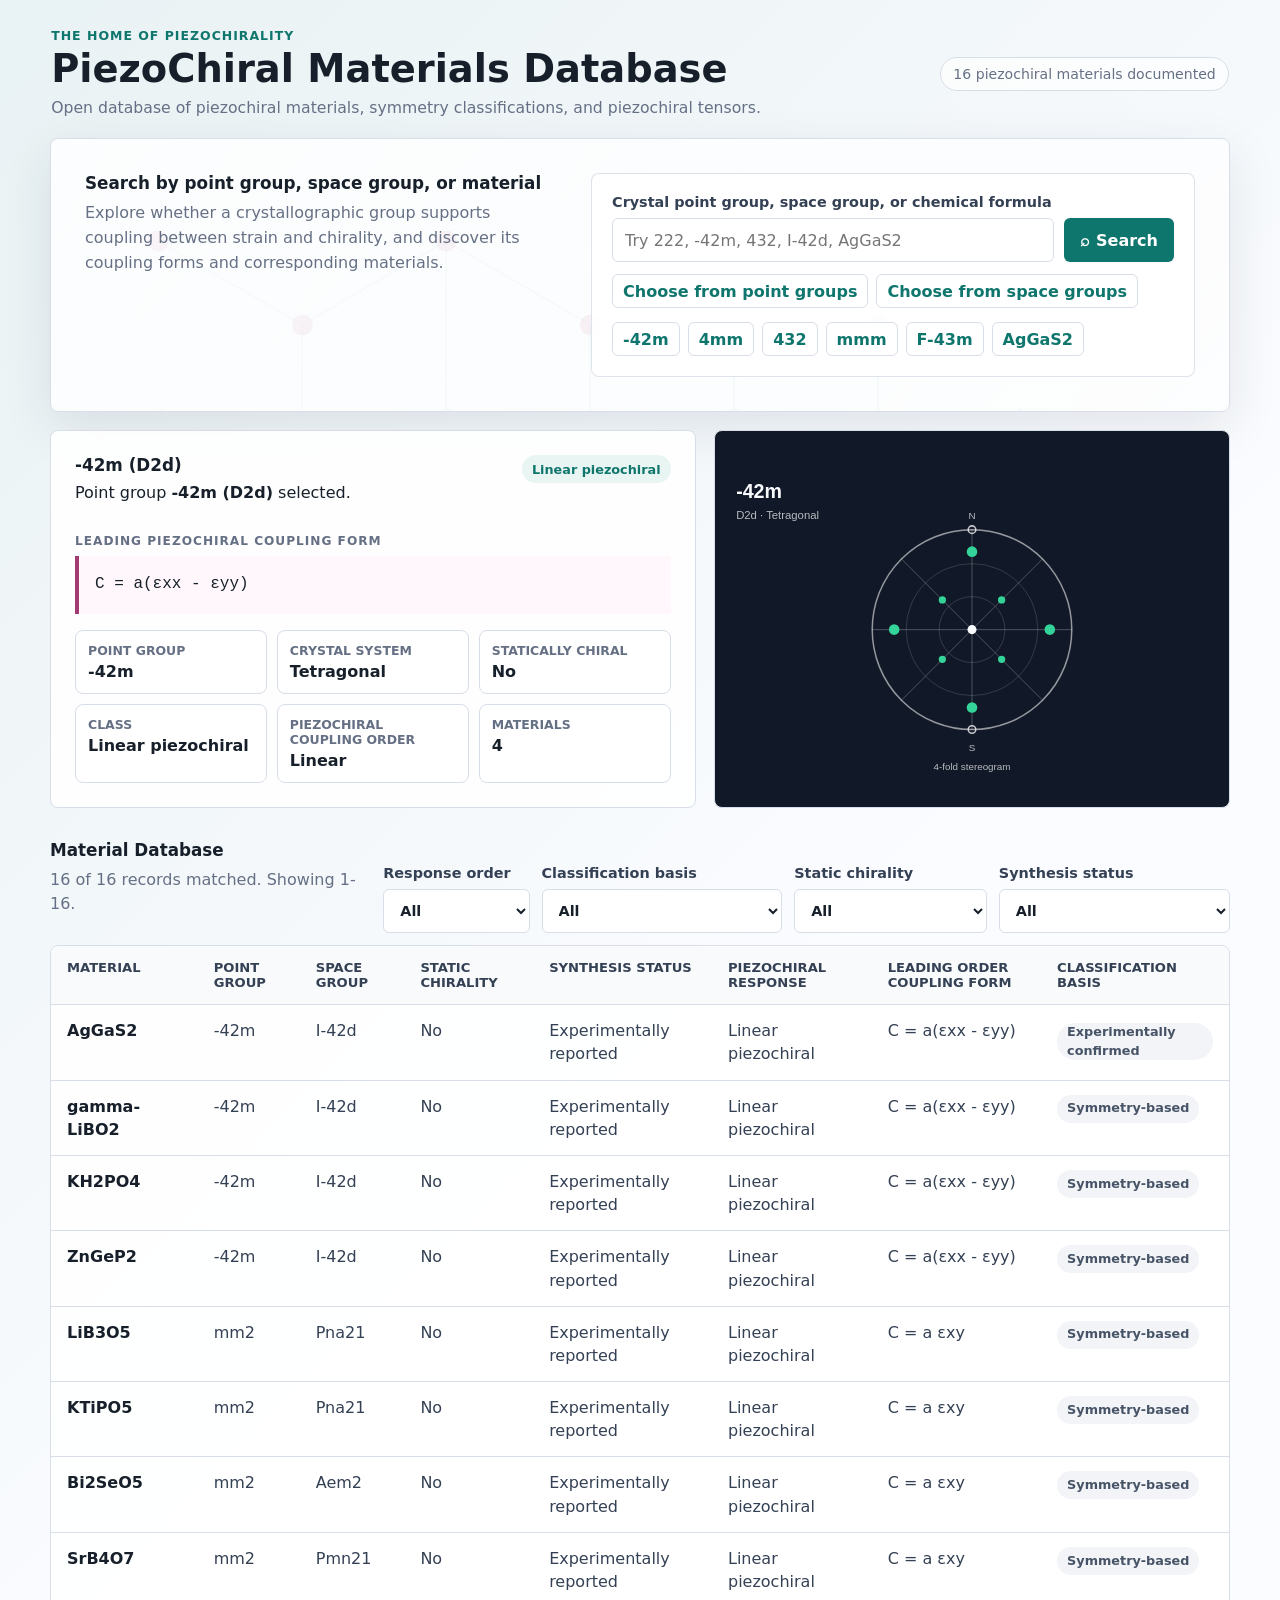
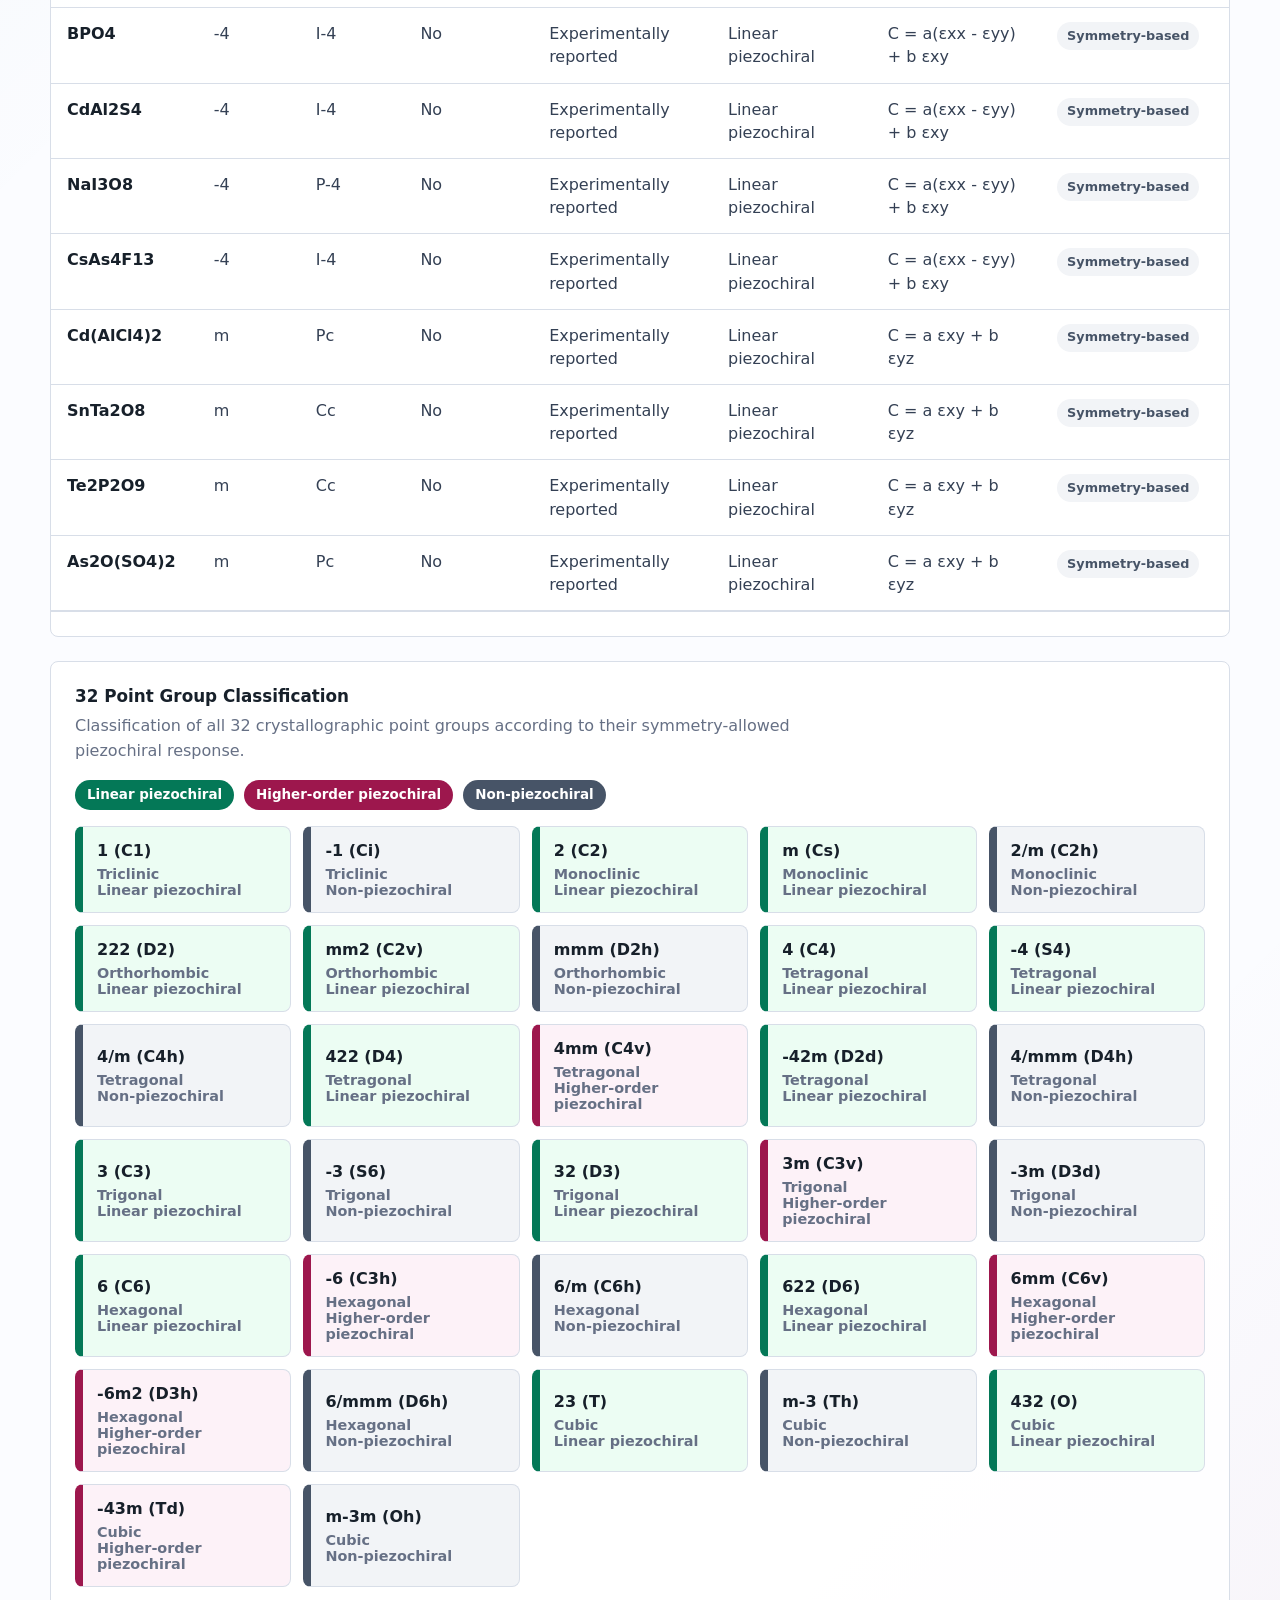
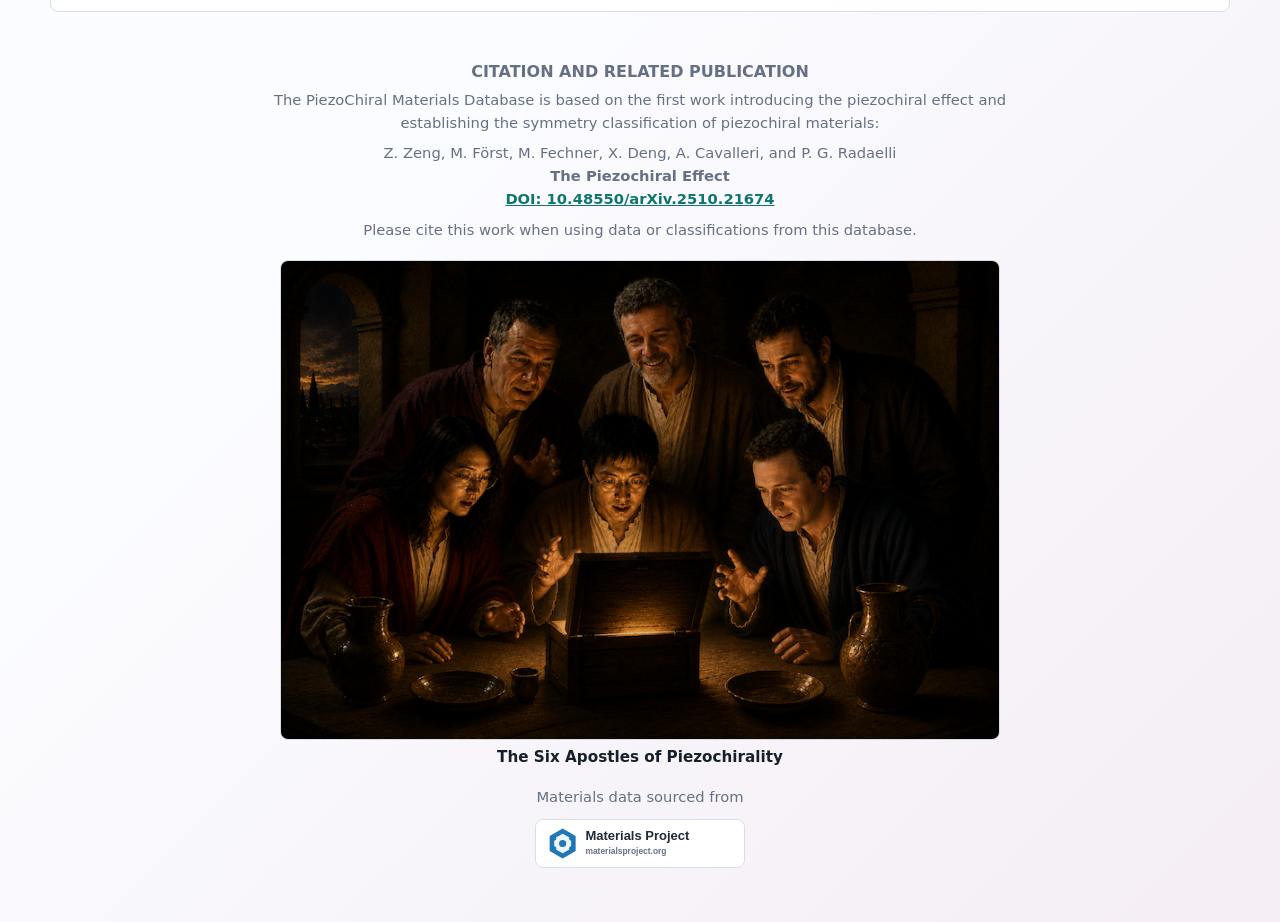
==== index.html @ 13ddff60 "Add standard favicon assets" ====
<!doctype html>
<html lang="en">
  <head>
    <meta charset="utf-8" />
    <meta name="viewport" content="width=device-width, initial-scale=1" />
    <title>PiezoChiral Materials Database</title>
    <link rel="icon" href="favicon.ico?v=2" sizes="any" />
    <link rel="icon" type="image/png" sizes="32x32" href="assets/favicon-32x32.png?v=2" />
    <link rel="apple-touch-icon" href="assets/apple-touch-icon.png?v=2" />
    <link rel="stylesheet" href="styles.css" />
  </head>
  <body>
    <header class="topbar">
      <div>
        <p class="eyebrow">The home of piezochirality</p>
        <h1>PiezoChiral Materials Database</h1>
        <p class="site-subtitle">Open database of piezochiral materials, symmetry classifications, and piezochiral tensors.</p>
      </div>
      <div class="status-pill" id="materialStatus">0 piezochiral materials documented</div>
    </header>

    <main>
      <section class="search-band" aria-labelledby="search-title">
        <div class="search-copy">
          <h2 id="search-title">Search by point group, space group, or material</h2>
          <p>
            Explore whether a crystallographic group supports coupling between strain and chirality,
            and discover its coupling forms and corresponding materials.
          </p>
        </div>
        <form class="search-panel" id="searchForm">
          <label for="query">Crystal point group, space group, or chemical formula</label>
          <div class="search-row">
            <input
              id="query"
              name="query"
              type="search"
              autocomplete="off"
              placeholder="Try 222, -42m, 432, I-42d, AgGaS2"
            />
            <button type="submit" aria-label="Run search">
              <span aria-hidden="true">⌕</span>
              Search
            </button>
          </div>
          <div class="picker-links">
            <button type="button" data-picker="point">Choose from point groups</button>
            <button type="button" data-picker="space">Choose from space groups</button>
          </div>
          <div class="picker-panel" id="pointPicker" hidden>
            <label>
              Point group list
              <select id="pointGroupSelect"></select>
            </label>
          </div>
          <div class="picker-panel" id="spacePicker" hidden>
            <label>
              Space group list
              <select id="spaceGroupSelect"></select>
            </label>
          </div>
          <div class="quick-chips" aria-label="Example searches">
            <button type="button" data-query="-42m">-42m</button>
            <button type="button" data-query="4mm">4mm</button>
            <button type="button" data-query="432">432</button>
            <button type="button" data-query="mmm">mmm</button>
            <button type="button" data-query="F-43m">F-43m</button>
            <button type="button" data-query="AgGaS2">AgGaS2</button>
          </div>
        </form>
      </section>

      <section class="result-layout">
        <article class="result-panel" id="lookupResult" aria-live="polite"></article>
        <aside class="tensor-panel">
          <img id="stereogramImage" alt="Stereographic projection of point-group symmetry" />
        </aside>
      </section>

      <section class="toolbar" aria-label="Database filters">
        <div>
          <h2>Material Database</h2>
          <p id="tableMeta">Material records from the Supplementary Information local chiral-site analysis.</p>
          <div class="active-filter" id="activeGroupFilter" hidden></div>
        </div>
        <div class="filters">
          <label>
            Response order
            <select id="orderFilter">
              <option value="all">All</option>
              <option value="linear">Linear</option>
              <option value="second">Second order</option>
              <option value="third">Third order</option>
            </select>
          </label>
          <label>
            Classification basis
            <select id="evidenceFilter">
              <option value="all">All</option>
              <option value="experiment">Experimentally confirmed</option>
              <option value="symmetry">Symmetry-based</option>
            </select>
          </label>
          <label>
            Static chirality
            <select id="chiralityFilter">
              <option value="all">All</option>
              <option value="chiral">Statically chiral</option>
              <option value="nonchiral">Statically nonchiral</option>
            </select>
          </label>
          <label>
            Synthesis status
            <select id="synthesisFilter">
              <option value="all">All</option>
              <option value="experimental">Experimentally reported</option>
              <option value="theoretical">Theoretical only</option>
            </select>
          </label>
        </div>
      </section>

      <section class="table-wrap" aria-label="Piezochiral materials">
        <table>
          <thead>
            <tr>
              <th>Material</th>
              <th>Point group</th>
              <th>Space group</th>
              <th>Static chirality</th>
              <th>Synthesis status</th>
              <th>Piezochiral response</th>
              <th>Leading order coupling form</th>
              <th>Classification basis</th>
            </tr>
          </thead>
          <tbody id="materialRows"></tbody>
        </table>
        <div class="pagination" id="pagination" aria-label="Material table pagination"></div>
      </section>

      <section class="reference-band">
        <h2>32 Point Group Classification</h2>
        <p>
          Classification of all 32 crystallographic point groups according to their
          symmetry-allowed piezochiral response.
        </p>
        <div class="class-legend" aria-label="Classification legend">
          <span class="legend-item linear">Linear piezochiral</span>
          <span class="legend-item higher">Higher-order piezochiral</span>
          <span class="legend-item non">Non-piezochiral</span>
        </div>
        <div class="class-grid" id="classGrid"></div>
      </section>

      <footer class="site-footer" aria-label="Data acknowledgement">
        <div class="citation-block">
          <h2>Citation and Related Publication</h2>
          <p>
            The PiezoChiral Materials Database is based on the first work introducing the
            piezochiral effect and establishing the symmetry classification of piezochiral materials:
          </p>
          <p>
            Z. Zeng, M. Först, M. Fechner, X. Deng, A. Cavalleri, and P. G. Radaelli<br />
            <strong>The Piezochiral Effect</strong><br />
            <a href="https://doi.org/10.48550/arXiv.2510.21674" target="_blank" rel="noopener noreferrer">
              DOI: 10.48550/arXiv.2510.21674
            </a>
          </p>
          <p>Please cite this work when using data or classifications from this database.</p>
          <figure class="citation-figure">
            <img
              src="assets/figure-piezochiral-2-800px.png"
              alt="Six researchers gathered around a glowing chest representing piezochirality"
            />
            <figcaption>The Six Apostles of Piezochirality</figcaption>
          </figure>
        </div>
        <span>Materials data sourced from</span>
        <a href="https://materialsproject.org/" target="_blank" rel="noopener noreferrer">
          <img src="assets/materials-project-logo.svg" alt="Materials Project" />
        </a>
      </footer>
    </main>

    <script src="mp-materials.js?v=synthesis-status"></script>
    <script src="app.js?v=synthesis-status"></script>
  </body>
</html>
---- styles.css ----
:root {
  color-scheme: light;
  --ink: #17202a;
  --muted: #667085;
  --line: #d8dee8;
  --paper: #fbfcff;
  --panel: #ffffff;
  --accent: #0f766e;
  --accent-2: #a23b72;
  --accent-3: #c97a20;
  --soft: #e8f5f2;
  --shadow: 0 16px 50px rgba(31, 41, 55, 0.10);
}

* {
  box-sizing: border-box;
}

body {
  margin: 0;
  min-width: 320px;
  color: var(--ink);
  background:
    linear-gradient(135deg, rgba(15, 118, 110, 0.08), transparent 34%),
    linear-gradient(315deg, rgba(162, 59, 114, 0.08), transparent 30%),
    var(--paper);
  font-family: Inter, ui-sans-serif, system-ui, -apple-system, BlinkMacSystemFont, "Segoe UI", sans-serif;
}

button,
input,
select {
  font: inherit;
}

.topbar {
  display: flex;
  align-items: center;
  justify-content: space-between;
  gap: 24px;
  padding: 28px clamp(18px, 4vw, 56px) 18px;
}

.eyebrow {
  margin: 0 0 6px;
  color: var(--accent);
  font-size: 0.78rem;
  font-weight: 800;
  letter-spacing: 0.08em;
  text-transform: uppercase;
}

h1,
h2,
p {
  margin-top: 0;
}

h1 {
  margin-bottom: 0;
  font-size: clamp(1.65rem, 3vw, 2.6rem);
  line-height: 1.05;
}

.site-subtitle {
  max-width: 720px;
  margin: 8px 0 0;
  color: var(--muted);
  font-size: 0.98rem;
  line-height: 1.45;
}

h2 {
  margin-bottom: 8px;
  font-size: 1.05rem;
}

.status-pill {
  border: 1px solid var(--line);
  border-radius: 999px;
  background: rgba(255, 255, 255, 0.72);
  padding: 8px 12px;
  color: var(--muted);
  font-size: 0.88rem;
  white-space: nowrap;
}

main {
  width: min(1180px, calc(100vw - 32px));
  margin: 0 auto 48px;
}

.search-band {
  display: grid;
  grid-template-columns: minmax(0, 0.95fr) minmax(320px, 1.2fr);
  gap: 28px;
  align-items: start;
  min-height: 260px;
  padding: 34px;
  border: 1px solid var(--line);
  border-radius: 8px;
  background:
    linear-gradient(120deg, rgba(255, 255, 255, 0.86), rgba(255, 255, 255, 0.68)),
    url("data:image/svg+xml,%3Csvg width='900' height='420' viewBox='0 0 900 420' xmlns='http://www.w3.org/2000/svg'%3E%3Cg fill='none' stroke='%230f766e' stroke-opacity='.16'%3E%3Cpath d='M82 78l110 64 110-64 110 64 110-64 110 64 110-64'/%3E%3Cpath d='M82 206l110 64 110-64 110 64 110-64 110 64 110-64'/%3E%3Cpath d='M192 142v128M302 78v128M412 142v128M522 78v128M632 142v128'/%3E%3C/g%3E%3Cg fill='%23a23b72' fill-opacity='.30'%3E%3Ccircle cx='82' cy='78' r='8'/%3E%3Ccircle cx='192' cy='142' r='8'/%3E%3Ccircle cx='302' cy='78' r='8'/%3E%3Ccircle cx='412' cy='142' r='8'/%3E%3Ccircle cx='522' cy='78' r='8'/%3E%3Ccircle cx='632' cy='142' r='8'/%3E%3Ccircle cx='742' cy='78' r='8'/%3E%3C/g%3E%3C/svg%3E");
  background-size: cover;
  box-shadow: var(--shadow);
}

.search-copy p,
.toolbar p {
  max-width: 56ch;
  color: var(--muted);
  line-height: 1.55;
}

.search-panel {
  padding: 20px;
  border: 1px solid rgba(216, 222, 232, 0.86);
  border-radius: 8px;
  background: rgba(255, 255, 255, 0.88);
}

.search-panel label,
.filters label {
  display: grid;
  gap: 8px;
  color: #344054;
  font-size: 0.9rem;
  font-weight: 700;
}

.picker-links {
  display: flex;
  flex-wrap: wrap;
  gap: 8px;
  margin-top: 12px;
}

.picker-links button {
  min-height: 34px;
  border: 1px solid var(--line);
  background: #fff;
  color: var(--accent);
  padding: 0 10px;
}

.picker-panel {
  margin-top: 12px;
  padding: 12px;
  border: 1px solid var(--line);
  border-radius: 8px;
  background: #fff;
}

.search-row {
  display: grid;
  grid-template-columns: minmax(0, 1fr) auto;
  gap: 10px;
  margin-top: 8px;
}

input,
select {
  width: 100%;
  min-height: 44px;
  border: 1px solid var(--line);
  border-radius: 6px;
  background: #fff;
  color: var(--ink);
  padding: 0 12px;
}

button {
  min-height: 44px;
  border: 0;
  border-radius: 6px;
  background: var(--accent);
  color: #fff;
  padding: 0 16px;
  font-weight: 800;
  cursor: pointer;
}

button:hover {
  filter: brightness(0.95);
}

.quick-chips {
  display: flex;
  flex-wrap: wrap;
  gap: 8px;
  margin-top: 14px;
}

.quick-chips button {
  min-height: 34px;
  border: 1px solid var(--line);
  background: #fff;
  color: var(--accent);
  padding: 0 10px;
}

.result-layout {
  display: grid;
  grid-template-columns: minmax(0, 1fr) minmax(320px, 0.8fr);
  gap: 18px;
  margin-top: 18px;
}

.result-panel,
.tensor-panel,
.table-wrap,
.reference-band {
  border: 1px solid var(--line);
  border-radius: 8px;
  background: rgba(255, 255, 255, 0.92);
}

.result-panel {
  min-height: 260px;
  padding: 24px;
}

.result-head {
  display: flex;
  justify-content: space-between;
  gap: 16px;
  align-items: start;
}

.badge {
  display: inline-flex;
  align-items: center;
  min-height: 28px;
  border-radius: 999px;
  padding: 0 10px;
  font-size: 0.8rem;
  font-weight: 800;
}

.badge.yes {
  background: var(--soft);
  color: #0f766e;
}

.badge.no {
  background: #fff1f2;
  color: #be123c;
}

.badge.neutral {
  background: #f2f4f7;
  color: #475467;
}

.coupling-label {
  margin-top: 16px;
  color: var(--muted);
  font-size: 0.76rem;
  font-weight: 800;
  letter-spacing: 0.08em;
  text-transform: uppercase;
}

.tensor-form {
  margin: 8px 0 16px;
  padding: 16px;
  border-left: 4px solid var(--accent-2);
  background: #fff7fb;
  font-family: ui-monospace, SFMono-Regular, Menlo, Consolas, monospace;
  line-height: 1.6;
  overflow-x: auto;
}

.detail-grid {
  display: grid;
  grid-template-columns: repeat(3, minmax(0, 1fr));
  gap: 10px;
  margin-top: 16px;
}

.detail {
  padding: 12px;
  border: 1px solid var(--line);
  border-radius: 8px;
  background: #fff;
}

.detail span {
  display: block;
  color: var(--muted);
  font-size: 0.78rem;
  font-weight: 700;
  text-transform: uppercase;
}

.detail strong {
  display: block;
  margin-top: 4px;
}

.tensor-panel {
  display: grid;
  place-items: center;
  min-height: 260px;
  overflow: hidden;
  background: #111827;
}

.tensor-panel img {
  width: 100%;
  height: auto;
  min-height: 260px;
  max-height: 420px;
  display: block;
  object-fit: contain;
}

.toolbar {
  display: flex;
  align-items: end;
  justify-content: space-between;
  gap: 20px;
  margin-top: 32px;
}

.filters {
  display: flex;
  gap: 12px;
}

.active-filter {
  display: inline-flex;
  align-items: center;
  gap: 8px;
  margin-top: 10px;
  border: 1px solid var(--line);
  border-radius: 999px;
  background: #fff;
  padding: 6px 8px 6px 12px;
  color: var(--muted);
  font-size: 0.88rem;
}

.active-filter[hidden] {
  display: none;
}

.active-filter button {
  min-height: 28px;
  border: 1px solid var(--line);
  background: #f8fafc;
  color: var(--accent);
  padding: 0 10px;
}

.table-wrap {
  margin-top: 12px;
  overflow-x: auto;
}

.pagination {
  display: flex;
  flex-wrap: wrap;
  justify-content: flex-end;
  align-items: center;
  gap: 8px;
  padding: 12px;
  border-top: 1px solid var(--line);
}

.pagination button {
  min-width: 38px;
  min-height: 34px;
  border: 1px solid var(--line);
  background: #fff;
  color: var(--accent);
  padding: 0 10px;
}

.pagination button.active {
  background: var(--accent);
  color: #fff;
}

.pagination button:disabled {
  cursor: not-allowed;
  opacity: 0.48;
}

.page-jump {
  display: inline-flex;
  align-items: center;
  gap: 6px;
  color: var(--muted);
  font-size: 0.86rem;
}

.page-jump input {
  width: 72px;
  min-height: 34px;
  border: 1px solid var(--line);
  border-radius: 6px;
  padding: 0 8px;
  color: var(--ink);
}

.page-gap {
  color: var(--muted);
}

table {
  width: 100%;
  border-collapse: collapse;
  min-width: 1040px;
}

th,
td {
  padding: 14px 16px;
  border-bottom: 1px solid var(--line);
  text-align: left;
  vertical-align: top;
}

th {
  background: #f8fafc;
  color: #344054;
  font-size: 0.82rem;
  text-transform: uppercase;
}

td {
  color: #344054;
  line-height: 1.45;
}

td:first-child {
  color: var(--ink);
  font-weight: 800;
}

.empty-row {
  color: var(--muted);
  font-weight: 700;
  text-align: center;
}

.reference-band {
  margin-top: 24px;
  padding: 24px;
}

.reference-band p {
  max-width: 78ch;
  color: var(--muted);
  line-height: 1.55;
}

.class-grid {
  display: grid;
  grid-template-columns: repeat(auto-fit, minmax(210px, 1fr));
  gap: 12px;
  margin-top: 16px;
}

.class-legend {
  display: flex;
  flex-wrap: wrap;
  gap: 10px;
  margin-top: 14px;
}

.legend-item {
  display: inline-flex;
  align-items: center;
  min-height: 30px;
  border-radius: 999px;
  padding: 0 12px;
  color: #fff;
  font-size: 0.84rem;
  font-weight: 800;
}

.legend-item.linear {
  background: #047857;
}

.legend-item.higher {
  background: #9d174d;
}

.legend-item.non {
  background: #475467;
}

.class-card {
  border: 1px solid var(--line);
  border-left: 8px solid var(--line);
  border-radius: 8px;
  background: #fff;
  color: var(--ink);
  padding: 14px;
  text-align: left;
}

.class-card.linear {
  border-left-color: #047857;
  background: #ecfdf3;
}

.class-card.higher {
  border-left-color: #9d174d;
  background: #fdf2f8;
}

.class-card.chiral {
  border-left-color: #047857;
  background: #ecfdf3;
}

.class-card.centrosymmetric {
  border-left-color: #475467;
  background: #f2f4f7;
}

.class-card strong {
  display: block;
  margin-bottom: 6px;
}

.class-card span {
  display: block;
  color: var(--muted);
  font-size: 0.9rem;
}

.site-footer {
  display: flex;
  align-items: center;
  flex-direction: column;
  justify-content: center;
  gap: 14px;
  margin-top: 28px;
  padding: 22px 0 6px;
  color: var(--muted);
  font-size: 0.92rem;
}

.citation-block {
  width: min(820px, 100%);
  margin-bottom: 8px;
  text-align: center;
}

.citation-block h2 {
  margin-bottom: 8px;
  font-size: 1rem;
  text-transform: uppercase;
}

.citation-block p {
  margin-bottom: 8px;
  color: var(--muted);
  line-height: 1.55;
}

.citation-block a {
  color: var(--accent);
  font-weight: 800;
}

.citation-figure {
  margin: 18px auto 0;
  width: min(720px, 100%);
}

.citation-figure img {
  width: 100%;
  height: auto;
  display: block;
  border: 1px solid var(--line);
  border-radius: 8px;
  background: #fff;
}

.citation-figure figcaption {
  margin-top: 8px;
  color: var(--ink);
  font-size: 0.95rem;
  font-weight: 800;
}

.site-footer a {
  display: inline-flex;
  align-items: center;
}

.site-footer > a img {
  width: 210px;
  height: auto;
  border: 1px solid var(--line);
  border-radius: 8px;
  background: #fff;
}

@media (max-width: 820px) {
  .topbar,
  .toolbar {
    align-items: stretch;
    flex-direction: column;
  }

  .search-band,
  .result-layout {
    grid-template-columns: 1fr;
  }

  .search-band {
    padding: 22px;
  }

  .search-row,
  .detail-grid {
    grid-template-columns: 1fr;
  }

  .filters {
    flex-direction: column;
  }

  .site-footer {
    align-items: center;
    flex-direction: column;
    text-align: center;
  }
}
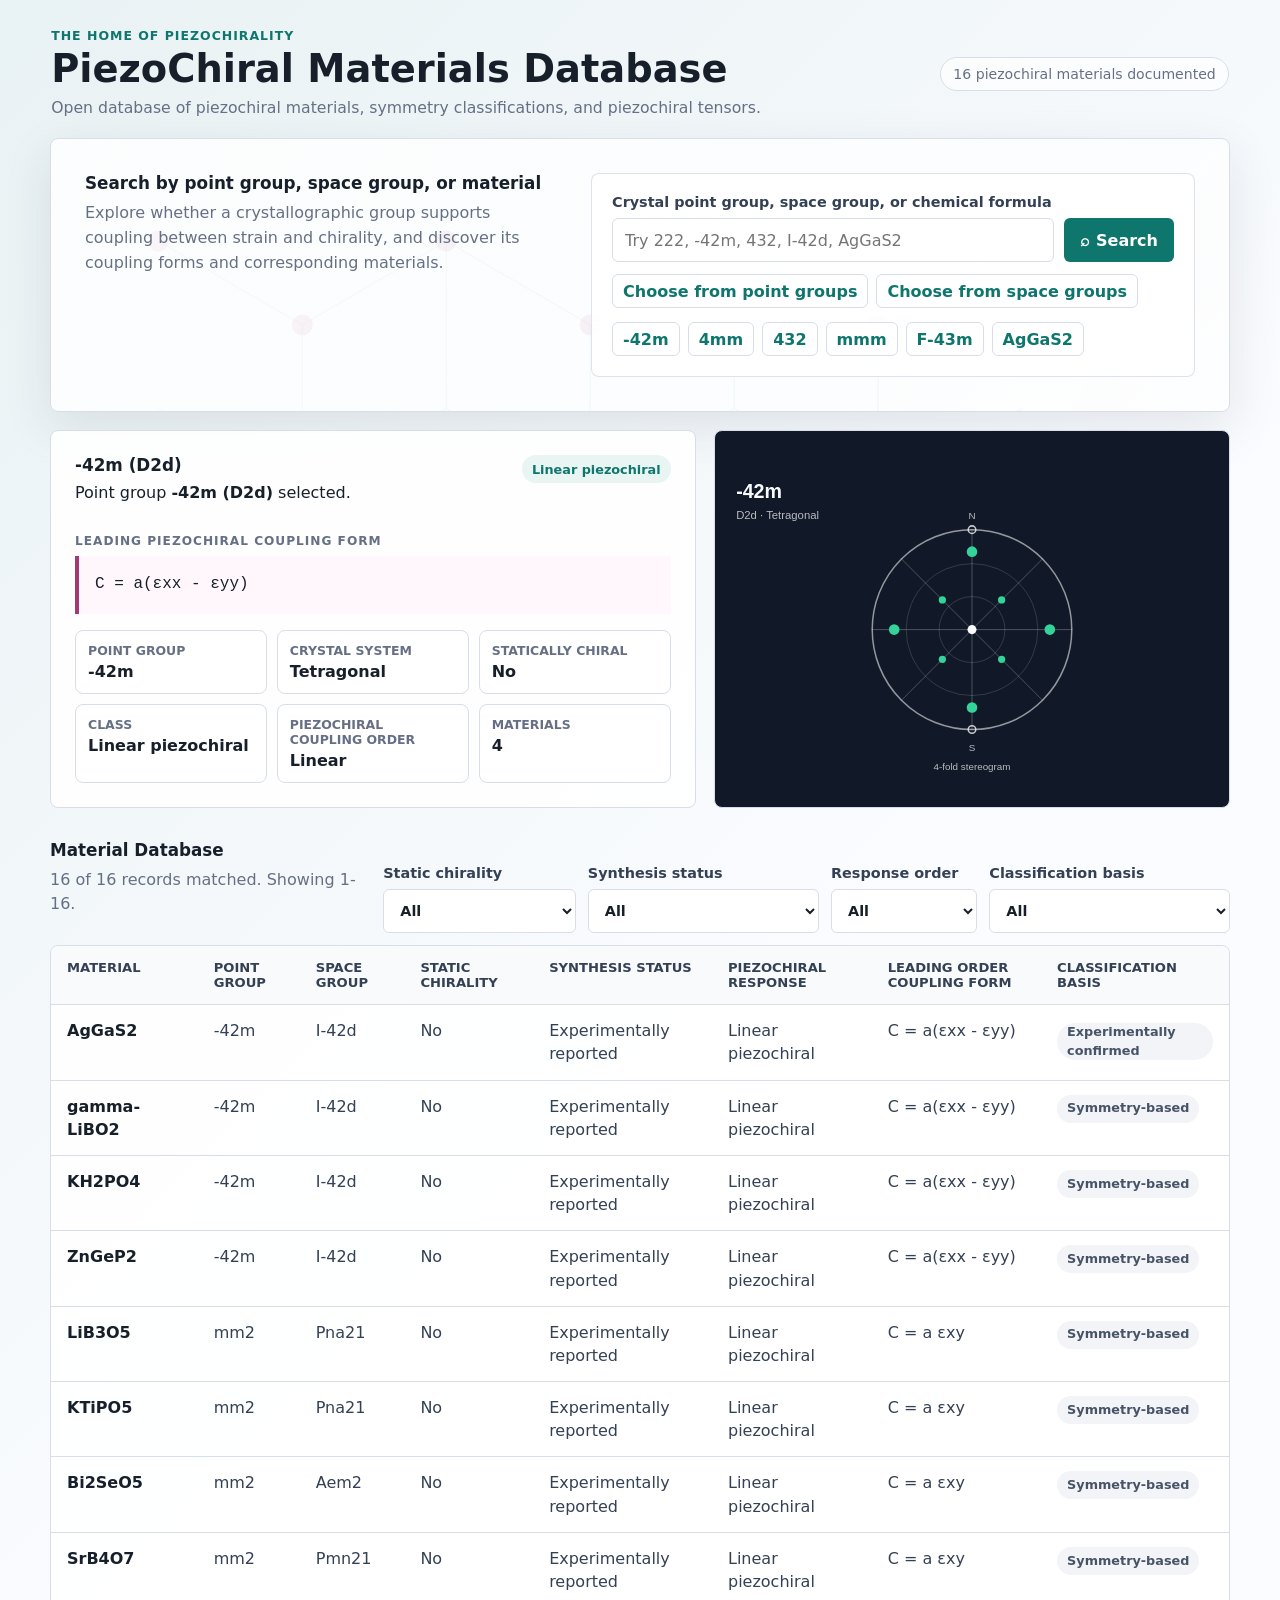
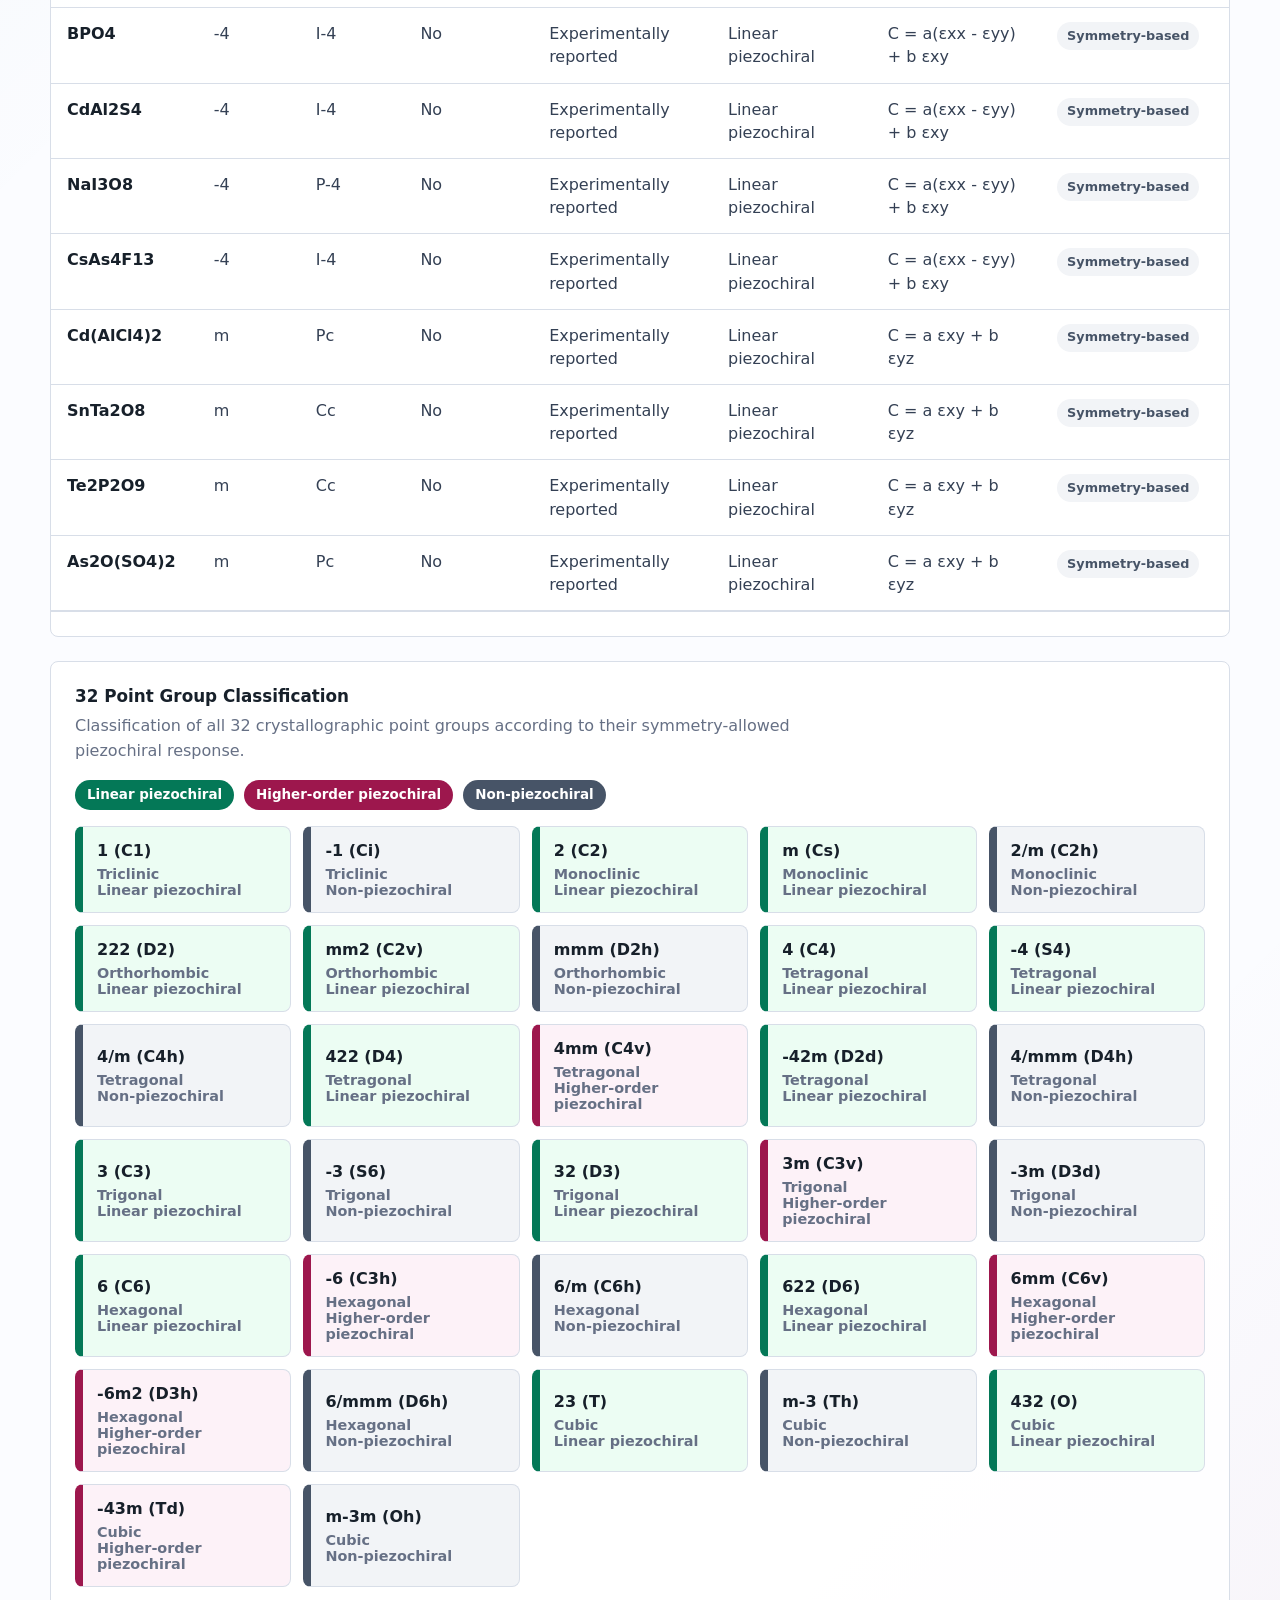
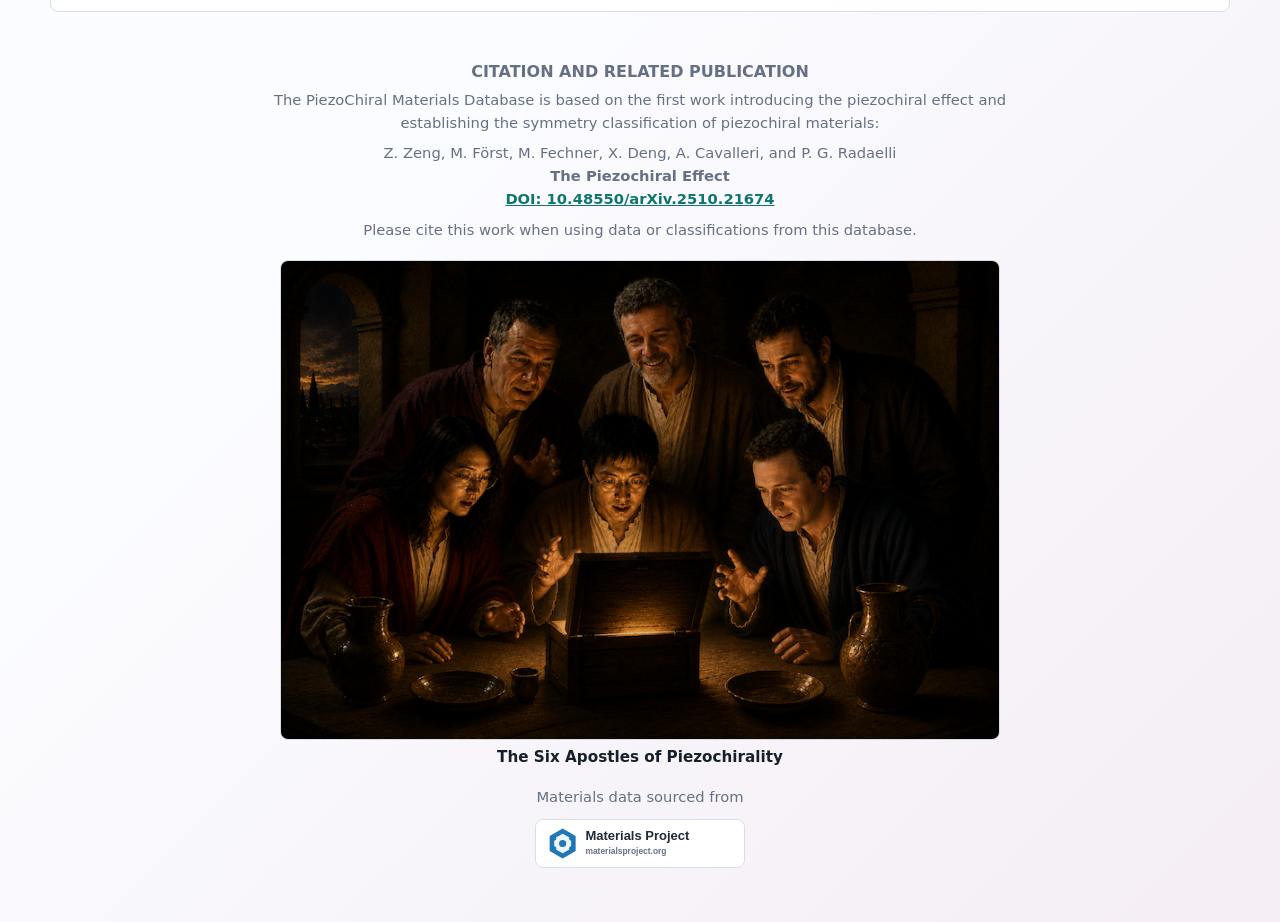
==== commit c0067b53: "Reorder material filters" ====
--- a/index.html
+++ b/index.html
@@ -4,9 +4,10 @@
     <meta charset="utf-8" />
     <meta name="viewport" content="width=device-width, initial-scale=1" />
     <title>PiezoChiral Materials Database</title>
-    <link rel="icon" href="favicon.ico?v=2" sizes="any" />
-    <link rel="icon" type="image/png" sizes="32x32" href="assets/favicon-32x32.png?v=2" />
-    <link rel="apple-touch-icon" href="assets/apple-touch-icon.png?v=2" />
+    <link rel="icon" href="favicon.ico?v=4" sizes="any" />
+    <link rel="shortcut icon" href="favicon.ico?v=4" />
+    <link rel="icon" type="image/png" sizes="32x32" href="assets/favicon-32x32.png?v=4" />
+    <link rel="apple-touch-icon" href="assets/apple-touch-icon.png?v=4" />
     <link rel="stylesheet" href="styles.css" />
   </head>
   <body>
@@ -85,6 +86,22 @@
         </div>
         <div class="filters">
           <label>
+            Static chirality
+            <select id="chiralityFilter">
+              <option value="all">All</option>
+              <option value="chiral">Statically chiral</option>
+              <option value="nonchiral">Statically nonchiral</option>
+            </select>
+          </label>
+          <label>
+            Synthesis status
+            <select id="synthesisFilter">
+              <option value="all">All</option>
+              <option value="experimental">Experimentally reported</option>
+              <option value="theoretical">Theoretical only</option>
+            </select>
+          </label>
+          <label>
             Response order
             <select id="orderFilter">
               <option value="all">All</option>
@@ -99,22 +116,6 @@
               <option value="all">All</option>
               <option value="experiment">Experimentally confirmed</option>
               <option value="symmetry">Symmetry-based</option>
-            </select>
-          </label>
-          <label>
-            Static chirality
-            <select id="chiralityFilter">
-              <option value="all">All</option>
-              <option value="chiral">Statically chiral</option>
-              <option value="nonchiral">Statically nonchiral</option>
-            </select>
-          </label>
-          <label>
-            Synthesis status
-            <select id="synthesisFilter">
-              <option value="all">All</option>
-              <option value="experimental">Experimentally reported</option>
-              <option value="theoretical">Theoretical only</option>
             </select>
           </label>
         </div>
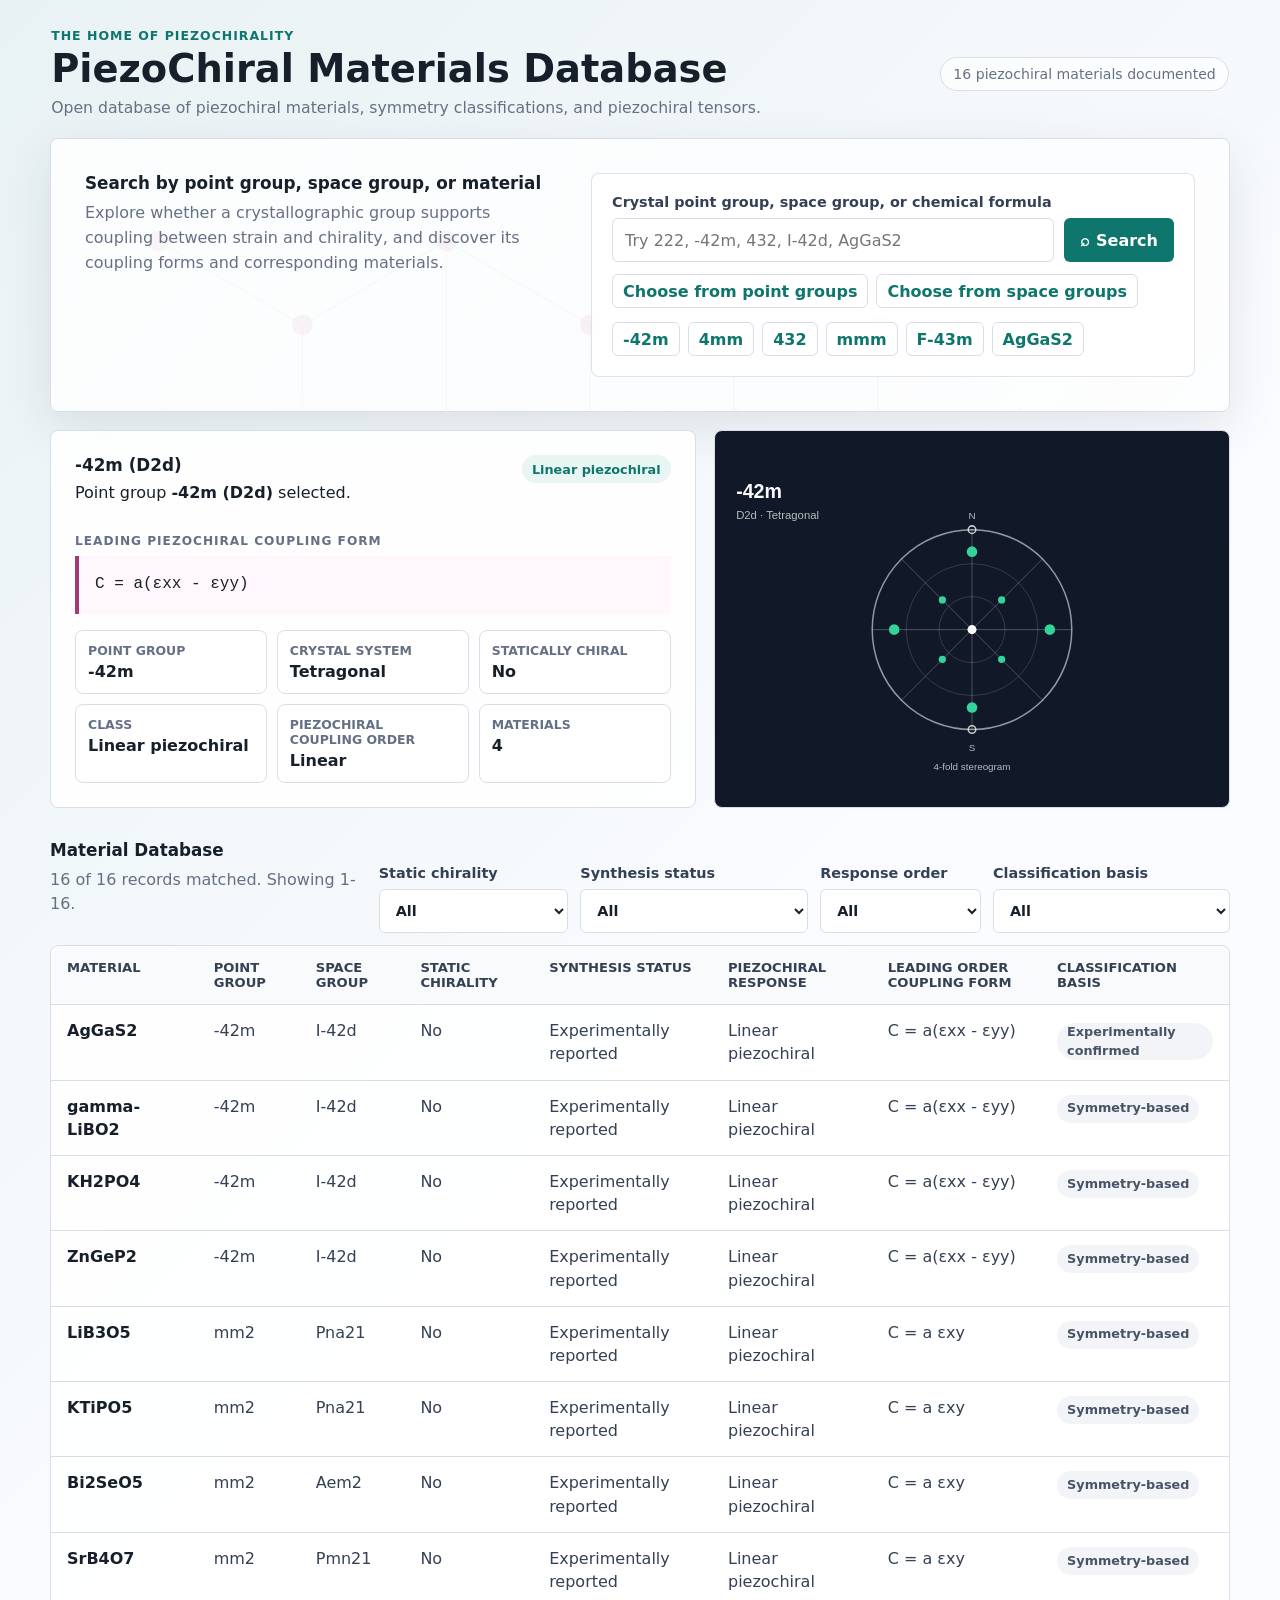
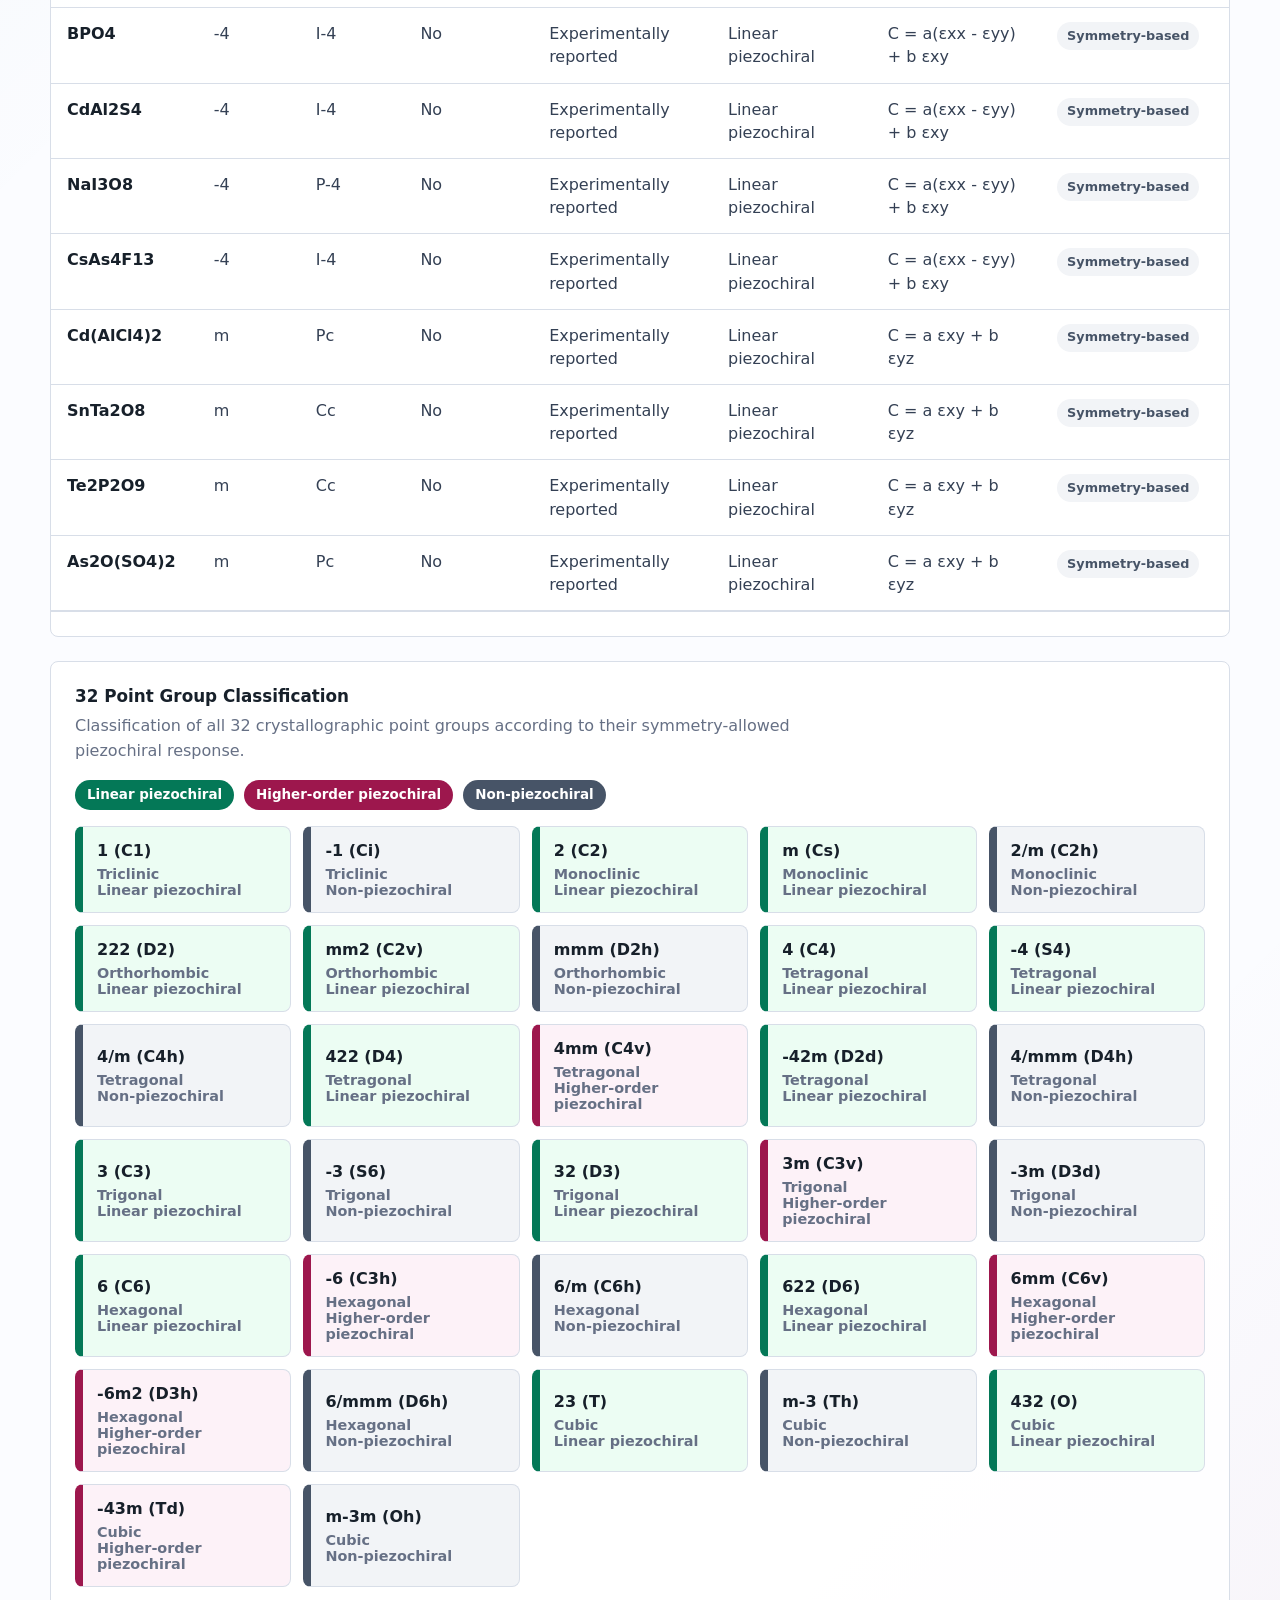
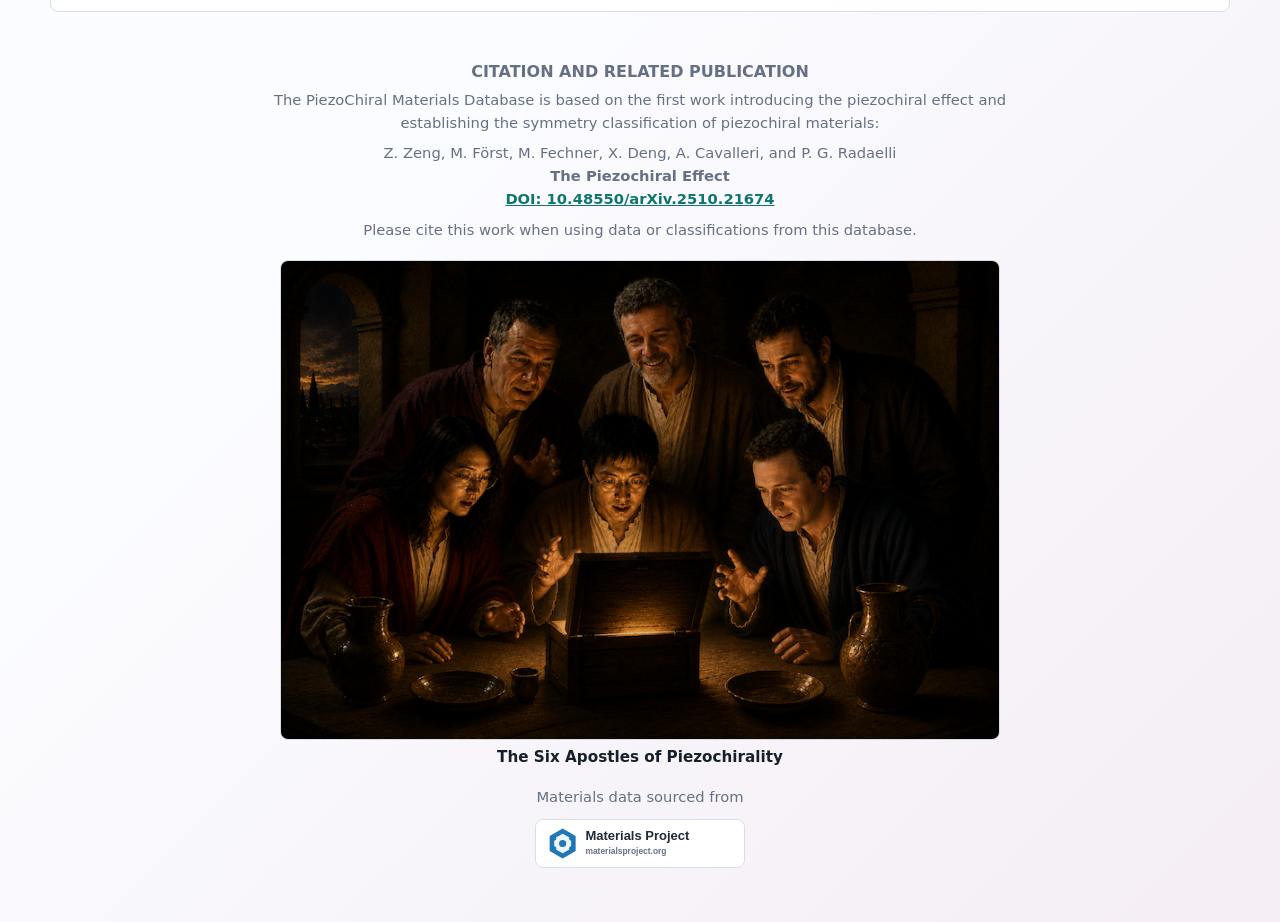
==== commit 844092e2: "Add non-piezochiral response filter" ====
--- a/index.html
+++ b/index.html
@@ -4,10 +4,10 @@
     <meta charset="utf-8" />
     <meta name="viewport" content="width=device-width, initial-scale=1" />
     <title>PiezoChiral Materials Database</title>
-    <link rel="icon" href="favicon.ico?v=4" sizes="any" />
-    <link rel="shortcut icon" href="favicon.ico?v=4" />
-    <link rel="icon" type="image/png" sizes="32x32" href="assets/favicon-32x32.png?v=4" />
-    <link rel="apple-touch-icon" href="assets/apple-touch-icon.png?v=4" />
+    <link rel="icon" href="favicon-v5.ico" sizes="any" />
+    <link rel="shortcut icon" href="favicon-v5.ico" />
+    <link rel="icon" type="image/png" sizes="32x32" href="assets/piezochiral-favicon-v5-32.png" />
+    <link rel="apple-touch-icon" href="assets/piezochiral-apple-touch-v5.png" />
     <link rel="stylesheet" href="styles.css" />
   </head>
   <body>
@@ -108,6 +108,7 @@
               <option value="linear">Linear</option>
               <option value="second">Second order</option>
               <option value="third">Third order</option>
+              <option value="forbidden">Non-piezochiral</option>
             </select>
           </label>
           <label>
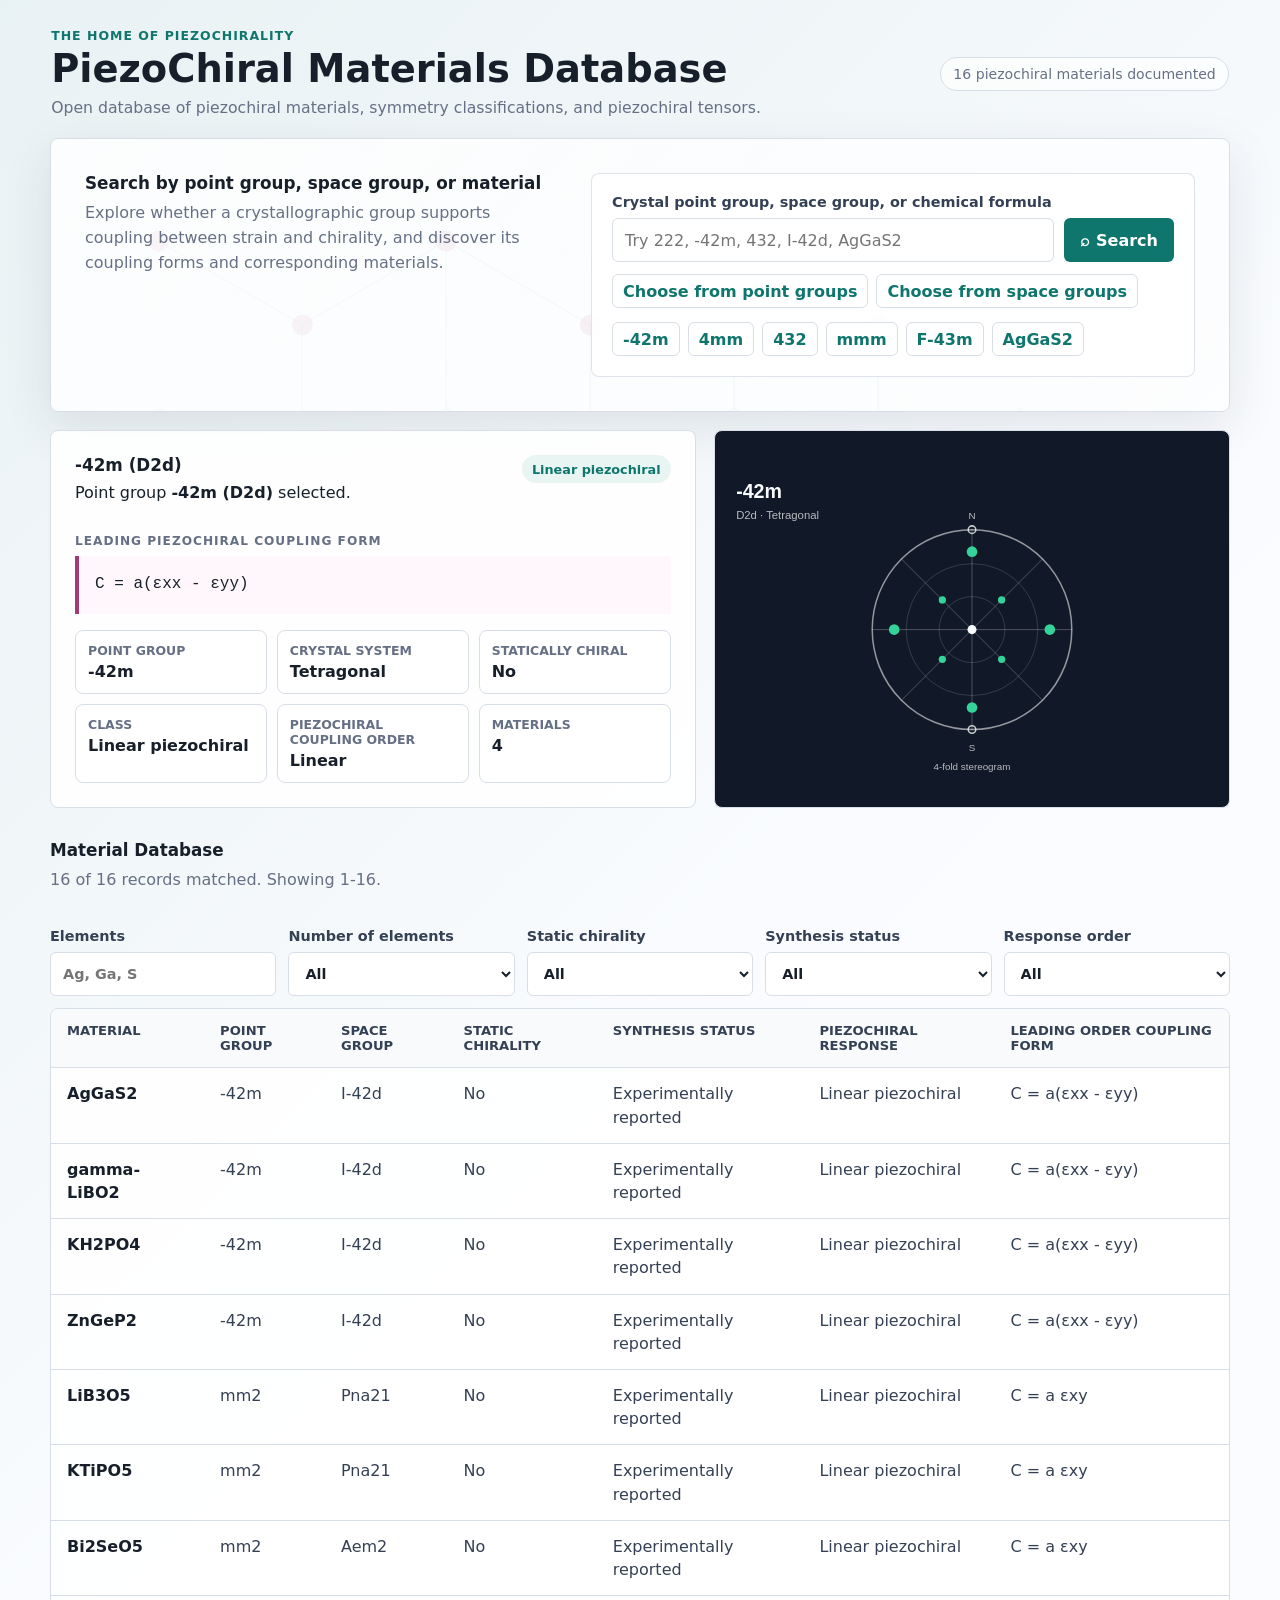
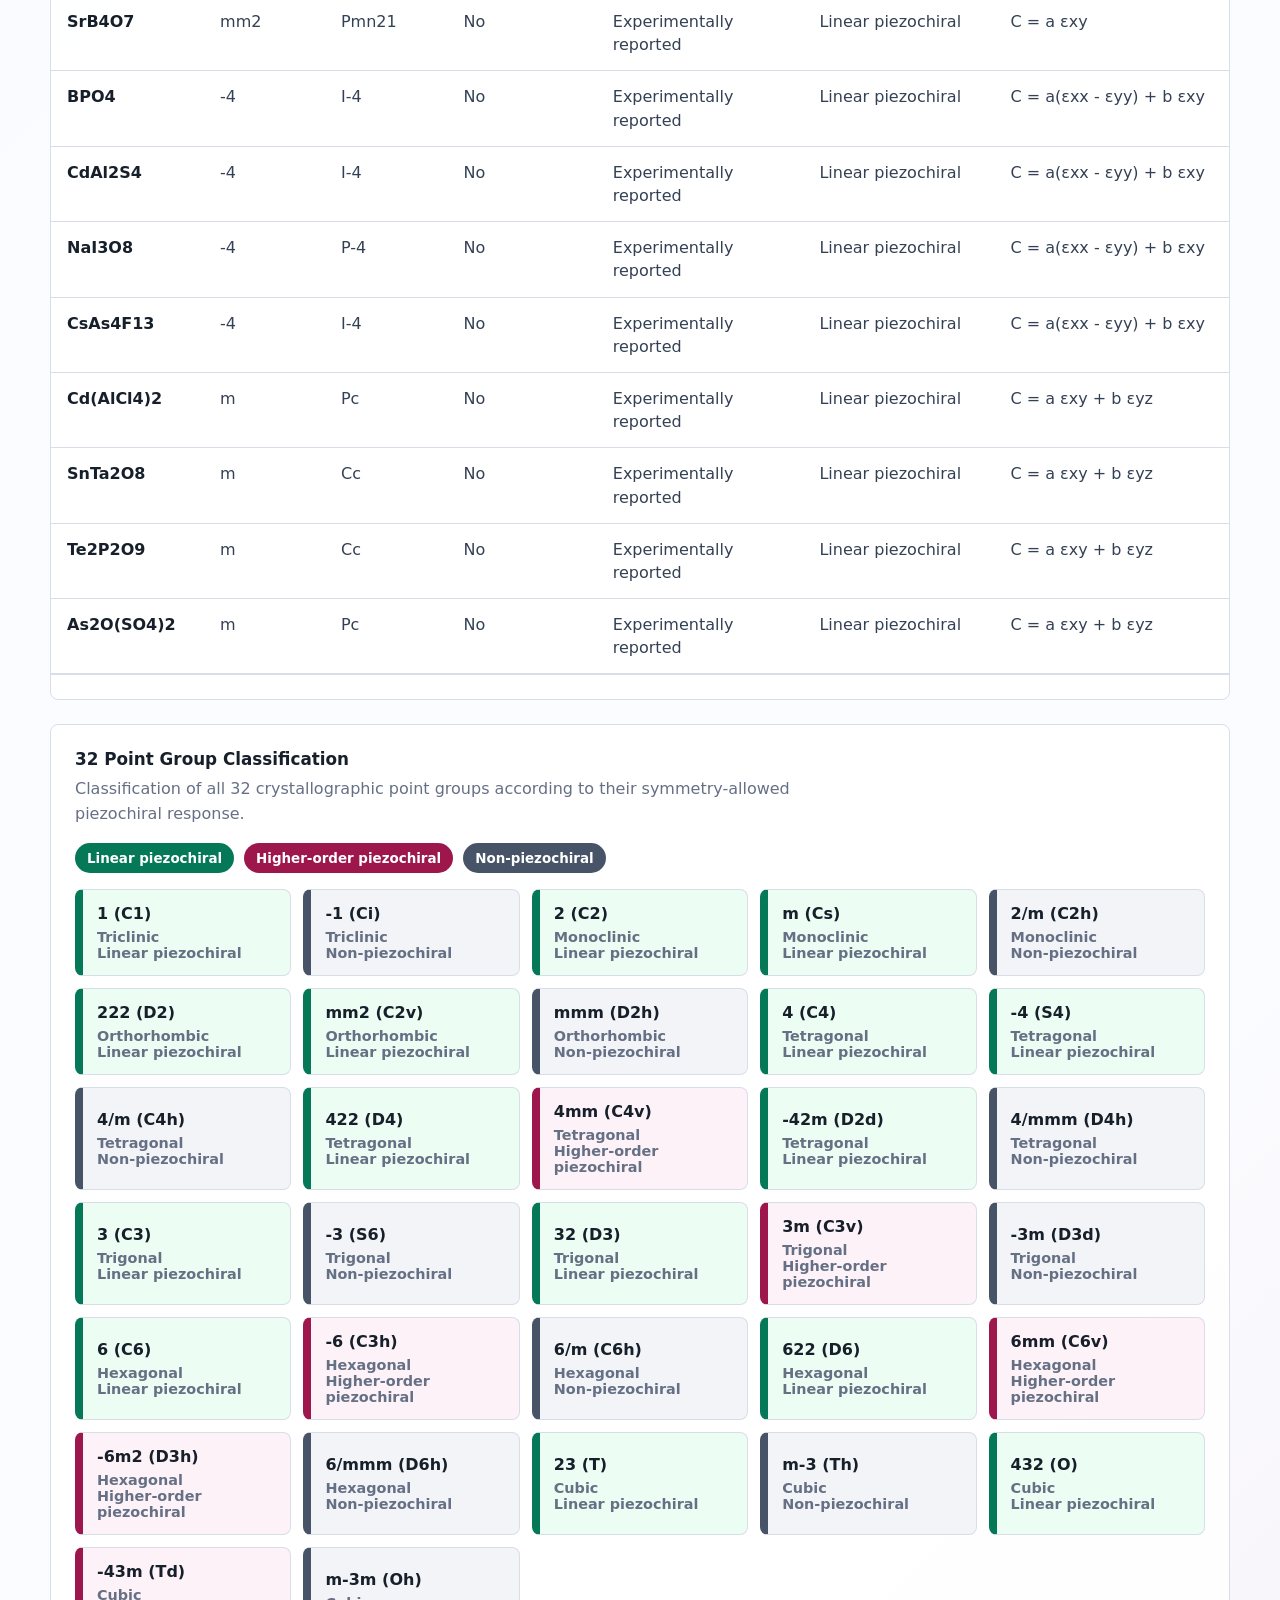
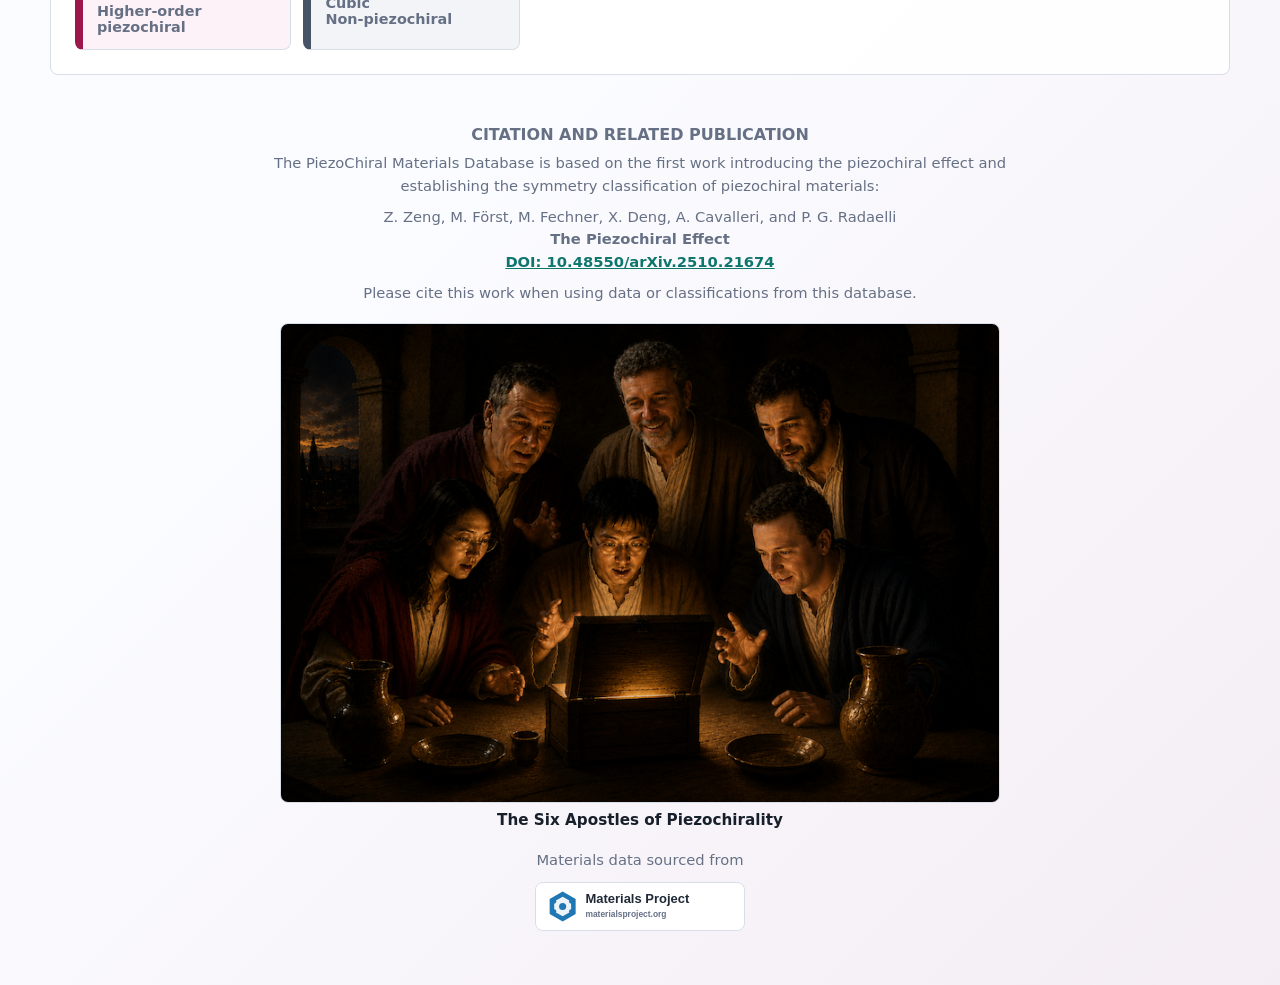
==== commit 079baff2: "Add element filters and simplify material table" ====
--- a/index.html
+++ b/index.html
@@ -86,6 +86,27 @@
         </div>
         <div class="filters">
           <label>
+            Elements
+            <input
+              id="elementFilter"
+              type="search"
+              autocomplete="off"
+              placeholder="Ag, Ga, S"
+            />
+          </label>
+          <label>
+            Number of elements
+            <select id="elementCountFilter">
+              <option value="all">All</option>
+              <option value="1">1 element</option>
+              <option value="2">2 elements</option>
+              <option value="3">3 elements</option>
+              <option value="4">4 elements</option>
+              <option value="5">5 elements</option>
+              <option value="6plus">6+ elements</option>
+            </select>
+          </label>
+          <label>
             Static chirality
             <select id="chiralityFilter">
               <option value="all">All</option>
@@ -109,14 +130,6 @@
               <option value="second">Second order</option>
               <option value="third">Third order</option>
               <option value="forbidden">Non-piezochiral</option>
-            </select>
-          </label>
-          <label>
-            Classification basis
-            <select id="evidenceFilter">
-              <option value="all">All</option>
-              <option value="experiment">Experimentally confirmed</option>
-              <option value="symmetry">Symmetry-based</option>
             </select>
           </label>
         </div>
@@ -133,7 +146,6 @@
               <th>Synthesis status</th>
               <th>Piezochiral response</th>
               <th>Leading order coupling form</th>
-              <th>Classification basis</th>
             </tr>
           </thead>
           <tbody id="materialRows"></tbody>
--- a/styles.css
+++ b/styles.css
@@ -318,15 +318,20 @@
 
 .toolbar {
   display: flex;
-  align-items: end;
-  justify-content: space-between;
+  flex-direction: column;
+  align-items: stretch;
   gap: 20px;
   margin-top: 32px;
 }
 
 .filters {
-  display: flex;
+  display: grid;
+  grid-template-columns: repeat(5, minmax(0, 1fr));
   gap: 12px;
+}
+
+.filters label {
+  min-width: 0;
 }
 
 .active-filter {
@@ -626,7 +631,7 @@
   }
 
   .filters {
-    flex-direction: column;
+    grid-template-columns: 1fr;
   }
 
   .site-footer {
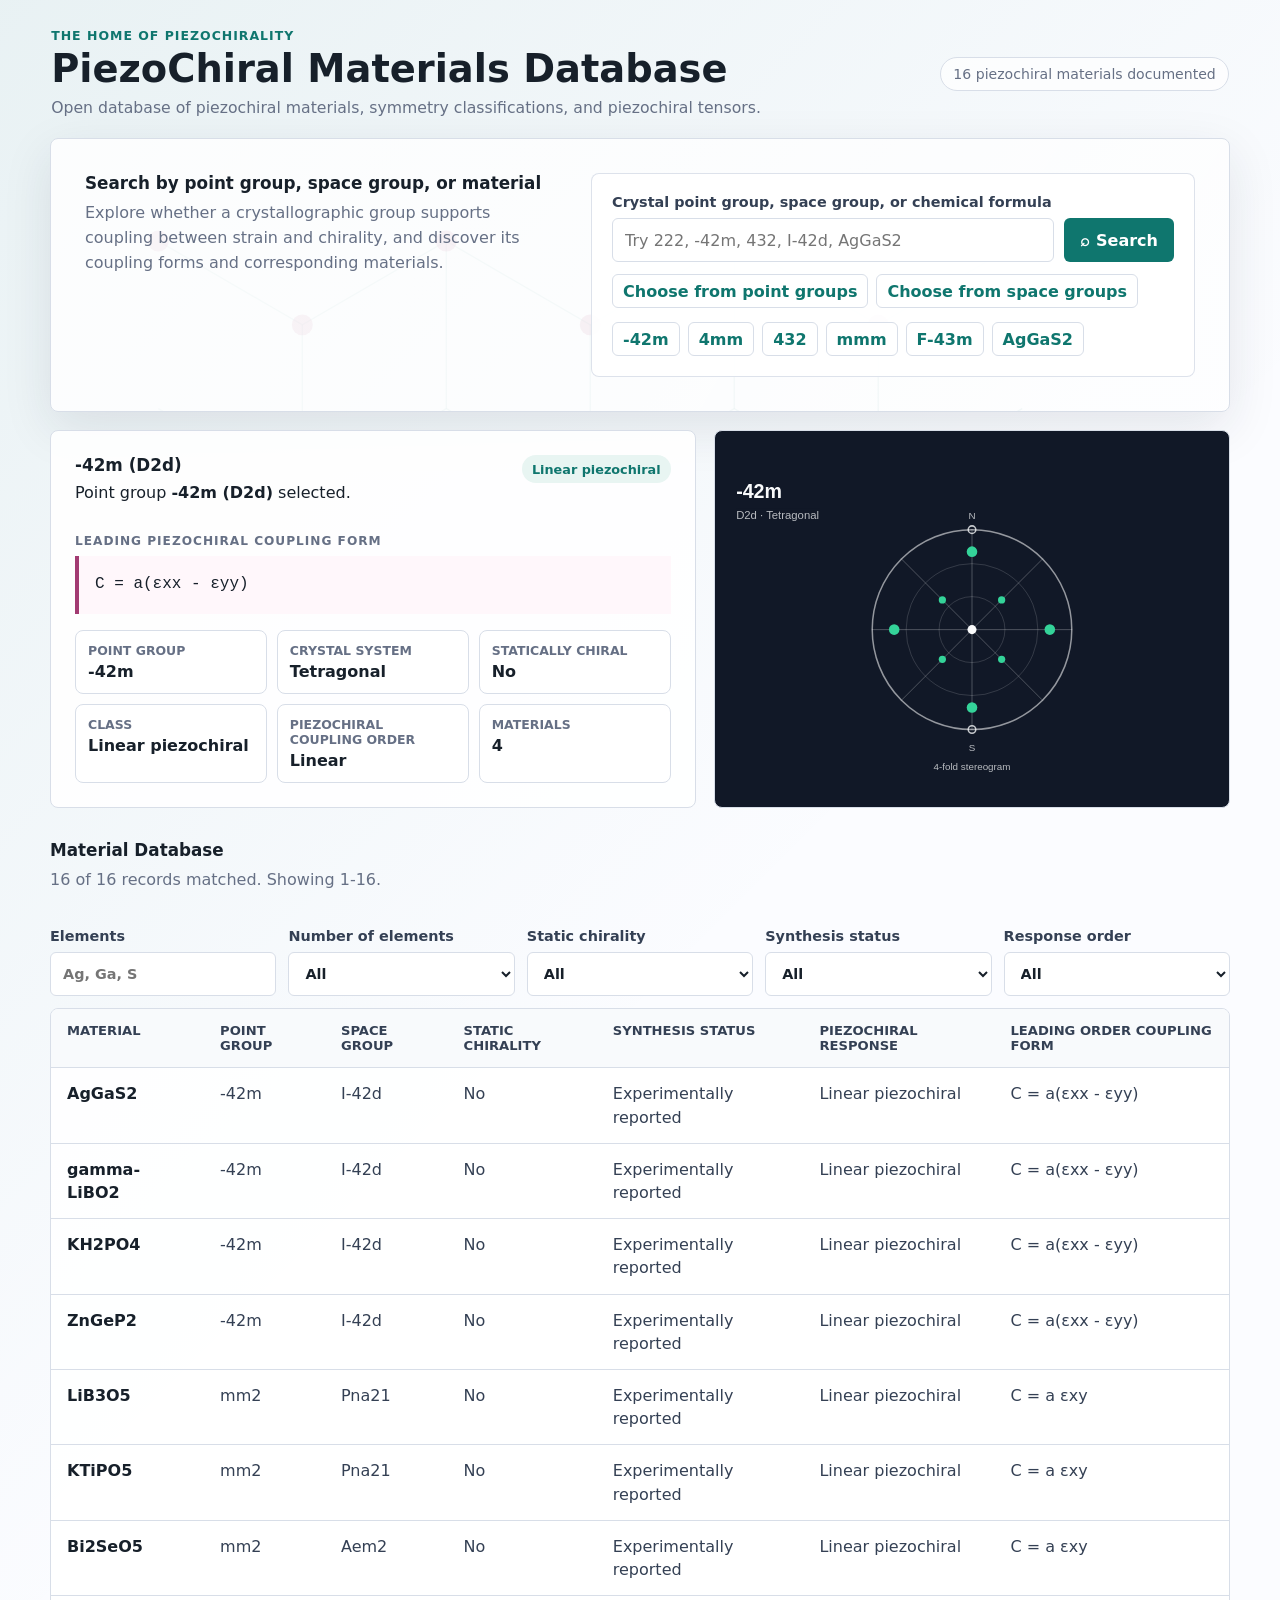
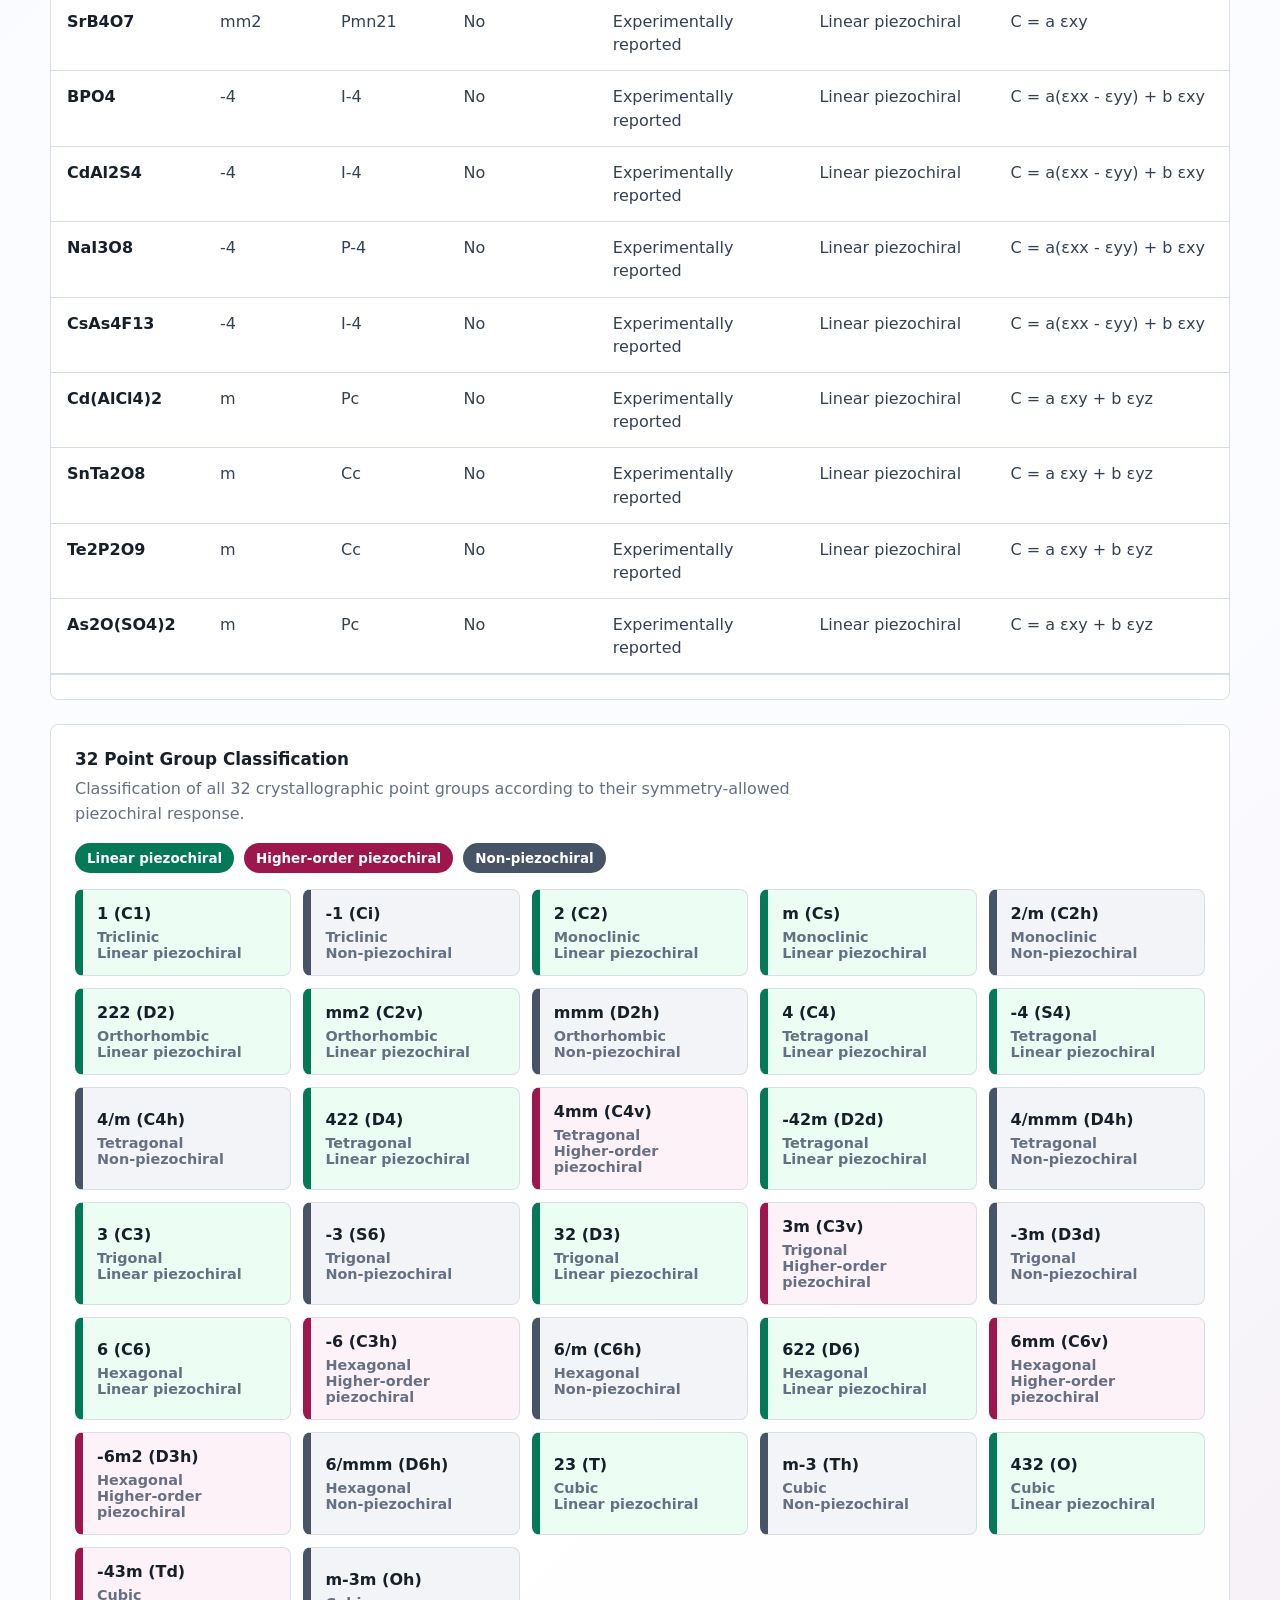
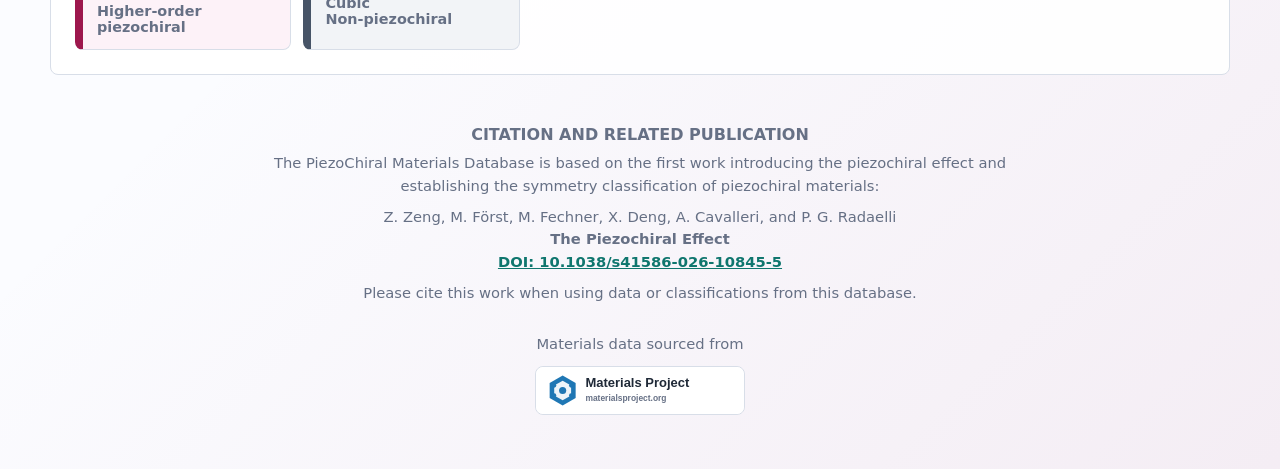
==== commit 6fa34195: "Update citation link and remove footer figure" ====
--- a/index.html
+++ b/index.html
@@ -177,18 +177,11 @@
           <p>
             Z. Zeng, M. Först, M. Fechner, X. Deng, A. Cavalleri, and P. G. Radaelli<br />
             <strong>The Piezochiral Effect</strong><br />
-            <a href="https://doi.org/10.48550/arXiv.2510.21674" target="_blank" rel="noopener noreferrer">
-              DOI: 10.48550/arXiv.2510.21674
+            <a href="https://www.nature.com/articles/s41586-026-10845-5" target="_blank" rel="noopener noreferrer">
+              DOI: 10.1038/s41586-026-10845-5
             </a>
           </p>
           <p>Please cite this work when using data or classifications from this database.</p>
-          <figure class="citation-figure">
-            <img
-              src="assets/figure-piezochiral-2-800px.png"
-              alt="Six researchers gathered around a glowing chest representing piezochirality"
-            />
-            <figcaption>The Six Apostles of Piezochirality</figcaption>
-          </figure>
         </div>
         <span>Materials data sourced from</span>
         <a href="https://materialsproject.org/" target="_blank" rel="noopener noreferrer">
--- a/styles.css
+++ b/styles.css
@@ -575,27 +575,6 @@
   font-weight: 800;
 }
 
-.citation-figure {
-  margin: 18px auto 0;
-  width: min(720px, 100%);
-}
-
-.citation-figure img {
-  width: 100%;
-  height: auto;
-  display: block;
-  border: 1px solid var(--line);
-  border-radius: 8px;
-  background: #fff;
-}
-
-.citation-figure figcaption {
-  margin-top: 8px;
-  color: var(--ink);
-  font-size: 0.95rem;
-  font-weight: 800;
-}
-
 .site-footer a {
   display: inline-flex;
   align-items: center;
